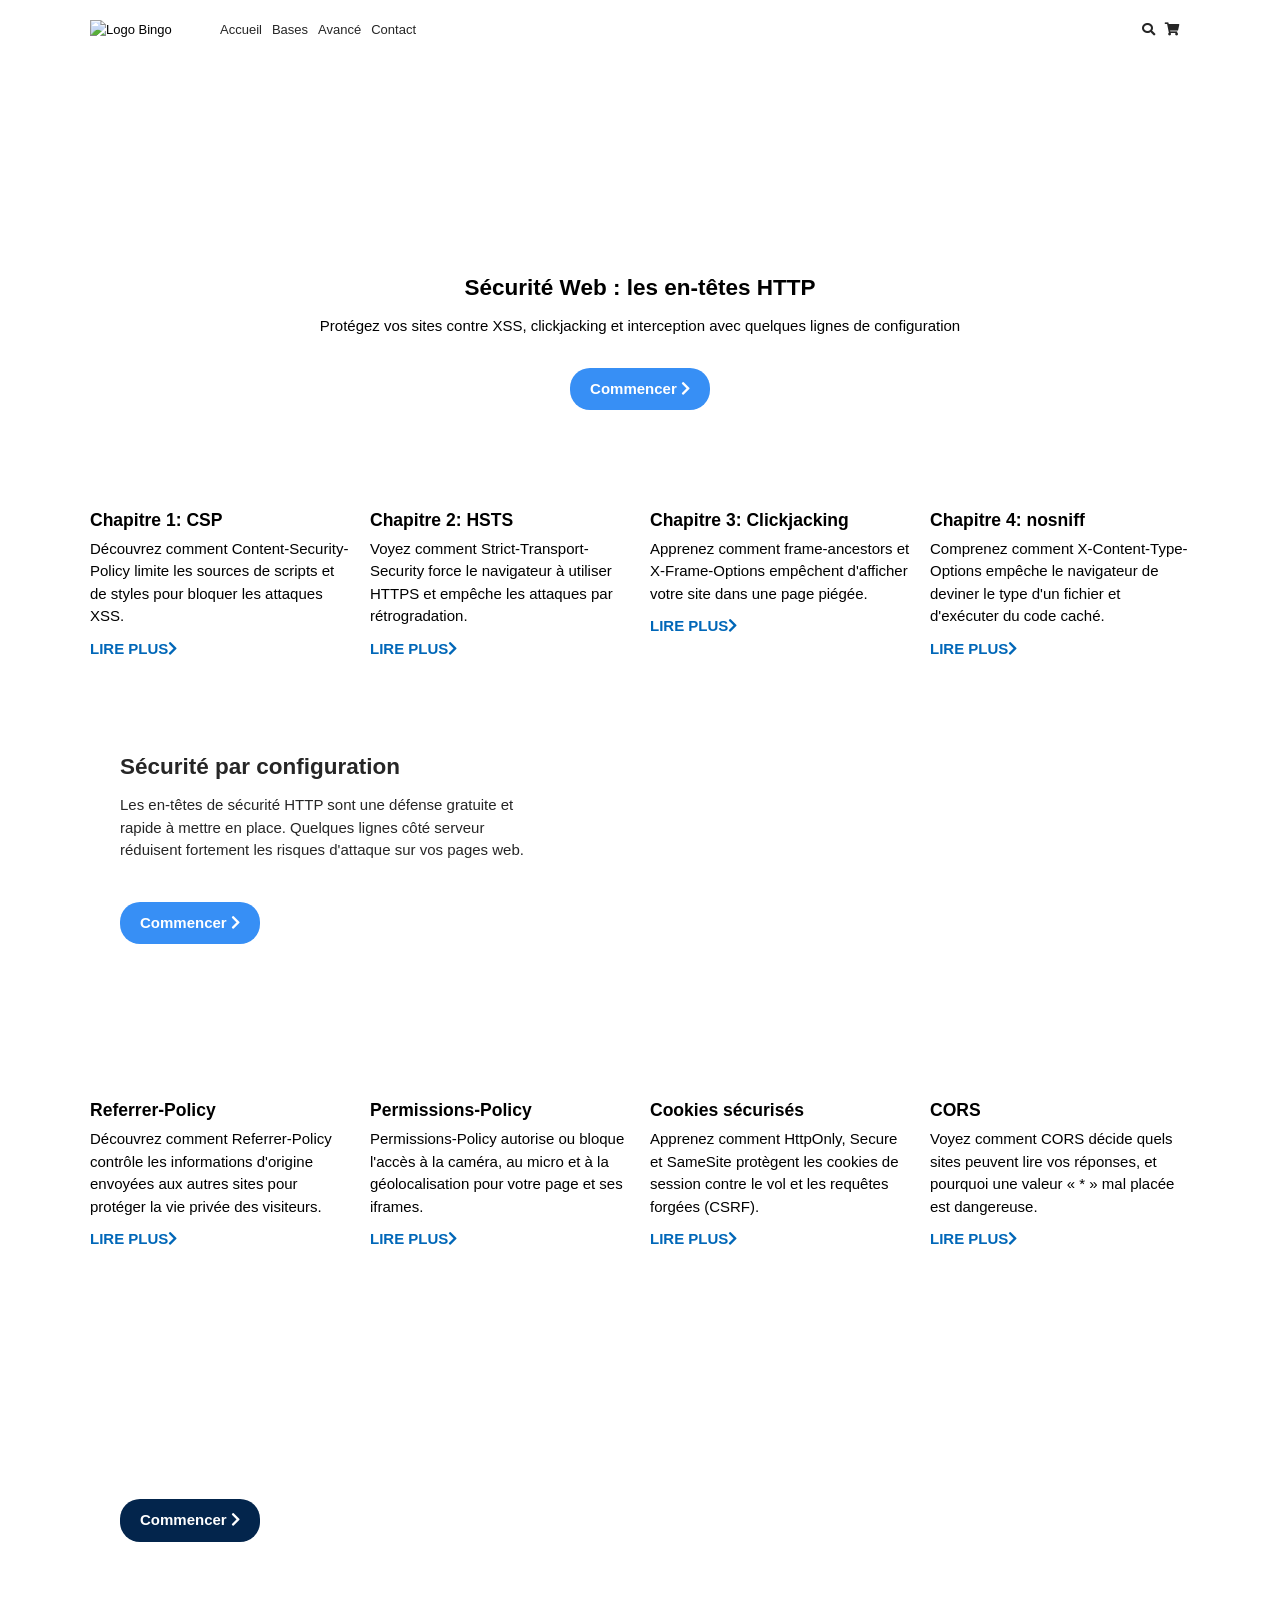
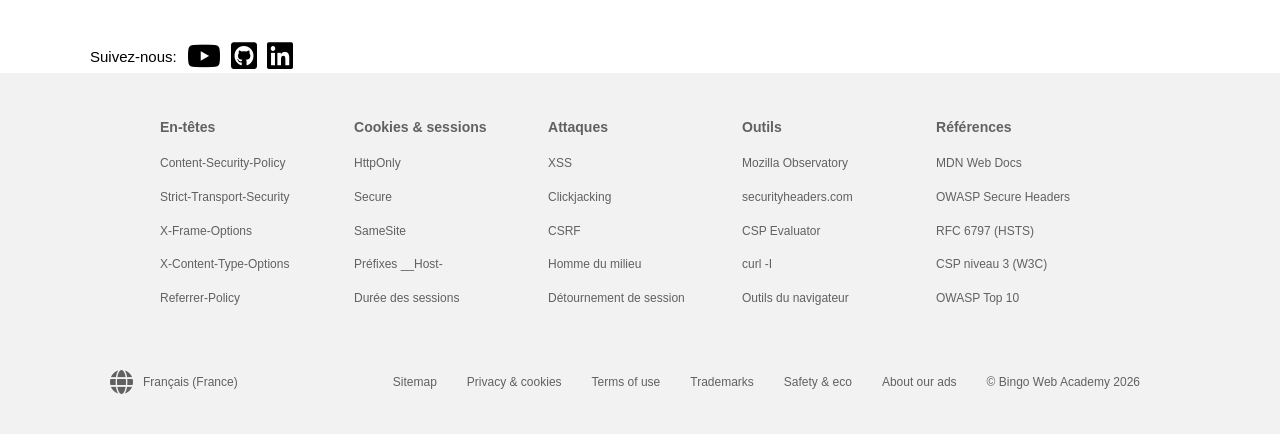
==== Step14_perso/index.html @ dfd57225 "Etape 14 terminee" ====
<!DOCTYPE html>
<html lang="fr">
	<head>
		<meta charset="UTF-8">
		<meta name="viewport" content="width=device-width, initial-scale=1.0">
		<link rel="stylesheet" href="https://cdnjs.cloudflare.com/ajax/libs/font-awesome/5.15.2/css/all.min.css">
		<link rel="stylesheet" href="style.css" />
		<title>Sécurité Web : les en-têtes HTTP</title>
	</head>

	<body>
		<div class="container">
			<nav class="main-nav">
				<img src="../img/Logo.png" alt="Logo Bingo" class="logo">
				<ul class="main-menu">
					<li><a href="#">Accueil</a></li>
					<li><a href="#web">Bases</a></li>
					<li><a href="#bigData">Avancé</a></li>
					<li><a href="#contact">Contact</a></li>
				</ul>
				<ul class="right-menu">
					<li>
						<a href="#">
							 <i class="fas fa-search"></i>
						</a>
					</li>
					<li>
						<a href="#">
							<i class="fas fa-shopping-cart"></i>
						</a>
					</li>
				</ul>
			</nav>
			<header class="showcase">
				<h2>Sécurité Web : les en-têtes HTTP</h2>
				<p>
					Protégez vos sites contre XSS, clickjacking et interception avec quelques lignes de configuration
				</p>
				<a href="#" class="btn">
					Commencer <i class="fas fa-chevron-right"></i>
				</a>
			</header>
			<main>
				<section id="web" class="home-cards">
					<div>
						<img src="../img/card1_html.png" alt="" />
						<h3>Chapitre 1: CSP</h3>
						<p>
							Découvrez comment Content-Security-Policy limite les sources de scripts et de styles pour bloquer les attaques XSS.
						</p>
						<a href="#">Lire plus<i class="fas fa-chevron-right"></i></a>
					</div>
					<div>
						<img src="../img/card2_css.png" alt="" />
						<h3>Chapitre 2: HSTS</h3>
						<p>
							Voyez comment Strict-Transport-Security force le navigateur à utiliser HTTPS et empêche les attaques par rétrogradation.
						</p>
						<a href="#">Lire plus<i class="fas fa-chevron-right"></i></a>
					</div>
					<div>
						<img src="../img/card3_JS.png" alt="" />
						<h3>Chapitre 3: Clickjacking</h3>
						<p>
							Apprenez comment frame-ancestors et X-Frame-Options empêchent d'afficher votre site dans une page piégée.
						</p>
						<a href="#">Lire plus<i class="fas fa-chevron-right"></i></a>
					</div>
					<div>
						<img src="../img/card4_HTTP.png" alt="" />
						<h3>Chapitre 4: nosniff</h3>
						<p>
							Comprenez comment X-Content-Type-Options empêche le navigateur de deviner le type d'un fichier et d'exécuter du code caché.
						</p>
						<a href="#">Lire plus<i class="fas fa-chevron-right"></i></a>
					</div>
				</section>
				<section id="bigData-intro">
					<div class="content">
						<h2>Sécurité par configuration</h2>
						<p>
							Les en-têtes de sécurité HTTP sont une défense gratuite et rapide à mettre en place.
							Quelques lignes côté serveur réduisent fortement les risques d'attaque sur vos pages web.
						</p>
						<a href="#" class="btn">
							Commencer <i class="fas fa-chevron-right"></i>
						</a>
					</div>
				</section>
				<section id="bigData" class="home-cards">
					<div>
						<img src="../img/card5_hdfs.png" alt="" />
						<h3>Referrer-Policy</h3>
						<p>
							Découvrez comment Referrer-Policy contrôle les informations d'origine envoyées aux autres sites
							pour protéger la vie privée des visiteurs.
						</p>
						<a href="#">Lire plus<i class="fas fa-chevron-right"></i></a>
					</div>
					<div>
						<img src="../img/card6_pipelines.png" alt="" />
						<h3>Permissions-Policy</h3>
						<p>
							Permissions-Policy autorise ou bloque l'accès à la caméra, au micro et à la géolocalisation
							pour votre page et ses iframes.
						</p>
						<a href="#">Lire plus<i class="fas fa-chevron-right"></i></a>
					</div>
					<div>
						<img src="../img/card7_spark.png" alt="" />
						<h3>Cookies sécurisés</h3>
						<p>
							Apprenez comment HttpOnly, Secure et SameSite protègent les cookies de session
							contre le vol et les requêtes forgées (CSRF).
						</p>
						<a href="#">Lire plus<i class="fas fa-chevron-right"></i></a>
					</div>
					<div>
						<img src="../img/card8_kafka.png" alt="" />
						<h3>CORS</h3>
						<p>
							Voyez comment CORS décide quels sites peuvent lire vos réponses,
							et pourquoi une valeur « * » mal placée est dangereuse.
						</p>
						<a href="#">Lire plus<i class="fas fa-chevron-right"></i></a>
					</div>
				</section>
				<section id="contact" class="ruban dark">
					<div class="content">
						<h2>Testez votre site</h2>
						<p>Analysez vos en-têtes avec des outils gratuits comme Mozilla Observatory ou
							securityheaders.com, puis corrigez un en-tête à la fois et mesurez votre progression.</p>
						<a href="#" class="btn">
							Commencer <i class="fas fa-chevron-right"></i>
						</a>
					</div>
				</section>
				<section class="follow">
					<p>Suivez-nous:</p>
					<a href="https://www.youtube.com/channel/UCO2rHSchURnEcVSnSd_ucbg">
						<span class="fab fa-youtube"></span>
					</a>
					<a href="https://github.com">
						<span class="fab fa-github-square"></span>
					</a>
					<a href="https://linkedin.com">
						<span class="fab fa-linkedin"></span>
					</a>
				</section>
			</main>
		</div>
		<footer>
			<section class="links">
				<div class="links-inner">
					<ul>
						<li>
							<h3>En-têtes</h3>
						</li>
						<li><a href="#">Content-Security-Policy</a></li>
						<li><a href="#">Strict-Transport-Security</a></li>
						<li><a href="#">X-Frame-Options</a></li>
						<li><a href="#">X-Content-Type-Options</a></li>
						<li><a href="#">Referrer-Policy</a></li>
					</ul>
					<ul>
						<li>
							<h3>Cookies & sessions</h3>
						</li>
						<li><a href="#">HttpOnly</a></li>
						<li><a href="#">Secure</a></li>
						<li><a href="#">SameSite</a></li>
						<li><a href="#">Préfixes __Host-</a></li>
						<li><a href="#">Durée des sessions</a></li>
					</ul>
					<ul>
						<li>
							<h3>Attaques</h3>
						</li>
						<li><a href="#">XSS</a></li>
						<li><a href="#">Clickjacking</a></li>
						<li><a href="#">CSRF</a></li>
						<li><a href="#">Homme du milieu</a></li>
						<li><a href="#">Détournement de session</a></li>
					</ul>
					<ul>
						<li>
							<h3>Outils</h3>
						</li>
						<li><a href="#">Mozilla Observatory</a></li>
						<li><a href="#">securityheaders.com</a></li>
						<li><a href="#">CSP Evaluator</a></li>
						<li><a href="#">curl -I</a></li>
						<li><a href="#">Outils du navigateur</a></li>
					</ul>
					<ul>
						<li>
							<h3>Références</h3>
						</li>
						<li><a href="#">MDN Web Docs</a></li>
						<li><a href="#">OWASP Secure Headers</a></li>
						<li><a href="#">RFC 6797 (HSTS)</a></li>
						<li><a href="#">CSP niveau 3 (W3C)</a></li>
						<li><a href="#">OWASP Top 10</a></li>
					</ul>
				</div>
			</section>
			<section class="sub-footer">
				<div class="footer-inner">
					<div><i class="fas fa-globe fa-2x"></i> Français (France)</div>
					<ul>
						<li><a href="#">Sitemap</a></li>
						<li><a href="#">Privacy & cookies</a></li>
						<li><a href="#">Terms of use</a></li>
						<li><a href="#">Trademarks</a></li>
						<li><a href="#">Safety & eco</a></li>
						<li><a href="#">About our ads</a></li>
						<li><a href="#">&copy; Bingo Web Academy 2026</a></li>
					</ul>
				</div>
			</section>
		</footer>
	</body>
</html>
---- Step14_perso/style.css ----
* /* all elements de la page */ {
  margin: 0;
padding: 0;
 box-sizing: border-box;
}
 




.showcase {
    background-color: #fff;
    background-image: url('../img/slide1.png');
    background-repeat: no-repeat;
    background-position: center top ;
    background-size: 30%;
    background-origin: content-box;
    width: 100%;
    height: 400px;
    border: none;
    display: flex;
    flex-direction: column;
    align-items: center;
    justify-content: flex-end;
    padding: 50px 0;
    margin-bottom: 20px;
}

.showcase h2,
.showcase p {
    margin-bottom: 10px;
}

.btn {
    display: inline-block;
    margin-top: 20px;
    padding: 10px 20px;
    border-radius: 20px;
    background-color: #378ff5;
    color: #fff;
    font-weight: bold;
    text-decoration: none;
}

.btn:hover {
    opacity: 0.8;
}

.dark {
    color: #fff;
}

.dark .btn {
    background-color: #03254c;
    color: #fff;
}
.main-nav {
    background-color: #CCCCCC;
    width: 100%;
    height: 60px;
  
}

.container {
    background-color: red;
    width: 90%;
    max-width: 1100px;
    height: auto;
    margin: 0 auto;
    border: 1px solid black;
}
footer {
    background-color: #CCCCCC;
    width: 100%;
    height: 100px;
    border: 1px solid black;
}
.home-cards {
    display: grid;
    grid-template-columns: repeat(4, 1fr);
    gap: 20px;
    margin-bottom: 40px;
    background-color: #fff;
    width: auto;
    height: auto;
    border: none;
}

.home-cards img {
    width: 100%;
    margin-bottom: 20px;
}

.home-cards h3 {
    margin-bottom: 5px;
}

.home-cards a {
    display: inline-block;
    margin-top: 10px;
    color: #0067b8;
    text-transform: uppercase;
    font-weight: bold;
    text-decoration: none;
}
#bigData-intro {
    background-image: url('../img/bigData.png');
    background-repeat: no-repeat;
    background-position: center;
    background-size: cover;
    height: 350px;
    margin-bottom: 20px;
    padding-bottom: 100px;
    border: none;
}

#bigData-intro .content {
    width: 40%;
    color: #262626;
    padding: 50px 0 0 30px;
}

#bigData-intro .content p {
    margin: 10px 0 20px;
}
.home-cards a:hover i {
    margin-left: 10px;
}
.ruban {
    background-image: url('../img/carbon2.jpg');
    background-repeat: no-repeat;
    background-position: center 80% ;
    background-size: cover;
    width: 100%;
    height: 350px;
    border: none;
}

.ruban .content {
    width: 55%;
    color: #fff;
    padding: 80px 0 0 30px;
}

.ruban .content p {
    margin: 10px 0 20px;
}




.follow {
    background-color: #fff;
    display: flex;
    align-items: center;
    justify-content: flex-start;
    height: auto;
    border: none;
}

.follow > * {
    margin-right: 10px;
}

.follow a {
    color: #000;
    text-decoration: none;
}

.follow span {
    color: #000;
    font-size: 30px;
}

.links {
    background-color: #f2f2f2;
    color: #616161;
    padding: 35px 0;
    height: auto;
    font-size: 12px;
    border: none;
}

.links-inner {
    display: grid;
    grid-template-columns: repeat(5, 1fr);
    gap: 10px;
    max-width: 1000px;
    margin: 0 auto;
    padding: 0 20px;
}

.links-inner li {
    line-height: 2.8;
    list-style: none;
}

.links a {
    color: inherit;
    text-decoration: none;
}
.sub-footer {
    background-color: #f2f2f2;
    color: #616161;
    font-size: 12px;
    padding: 20px 0;
    height: auto;
    border: none;
}

.footer-inner {
    display: flex;
    justify-content: space-between;
    align-items: center;
    max-width: 1100px;
    margin: 0 auto;
    padding: 0 20px;
}

.footer-inner div {
    display: flex;
    align-items: center;
    margin-bottom: 20px;
}

.footer-inner div i {
    margin-right: 10px;
}

.sub-footer ul {
    display: flex;
    list-style: none;
}

.sub-footer li {
    margin-right: 30px;
    margin-bottom: 20px;
}

.sub-footer a {
    color: inherit;
    text-decoration: none;
}

.container {
    background-color: #fff;
    border: none;
}

footer {
    height: auto;
    border: none;
}

body {
    font-family: 'Segoe UI', Tahoma, Geneva, Verdana, sans-serif;
    background: #fff;
    color: #000;
    font-size: 15px;
    line-height: 1.5;
}

.main-nav {
    display: flex; /* to put the elements in one line */
    align-items: center; 
    justify-content: space-between;
    padding: 20px 0;
    font-size: 13px;
    background: #fff;
}

.main-nav ul {
    display: flex;
    list-style: none;
}


.main-nav li {
    margin-right: 10px;
}
.main-nav .logo {
    width: 110px;
}
.main-nav .main-menu {
    flex: 1;
    margin-left: 20px;
}
.main-nav a {
    color: #262626;
    text-decoration: none; /* sans soulignement */
    padding-bottom: 2px;
}
.main-nav a:hover {
    border-bottom: 2px solid black;
}@media (max-width: 700px) {
    .main-nav .main-menu {
        flex-direction: column;
    }

    .home-cards {
        grid-template-columns: repeat(2, 1fr);
    }

    .showcase {
        background-size: 60%;
    }

    #bigData-intro .content p {
        display: none;
    }

    #bigData-intro .content h2 {
        margin-bottom: 20px;
    }

    #bigData-intro .content,
    .ruban .content {
        width: 85%;
    }

    .ruban {
        height: 500px;
        background-position: 75% center;
    }

    .links-inner {
        grid-template-columns: repeat(2, 1fr);
    }
}

@media (max-width: 500px) {
    .home-cards,
    .links-inner {
        grid-template-columns: 1fr;
    }

    .links-inner li,
    .sub-footer li {
        font-size: 25px;
        margin-bottom: 10px;
    }

    .footer-inner {
        flex-direction: column;
        align-items: flex-start;
    }

    .sub-footer ul {
        flex-direction: column;
        align-items: flex-start;
    }
}
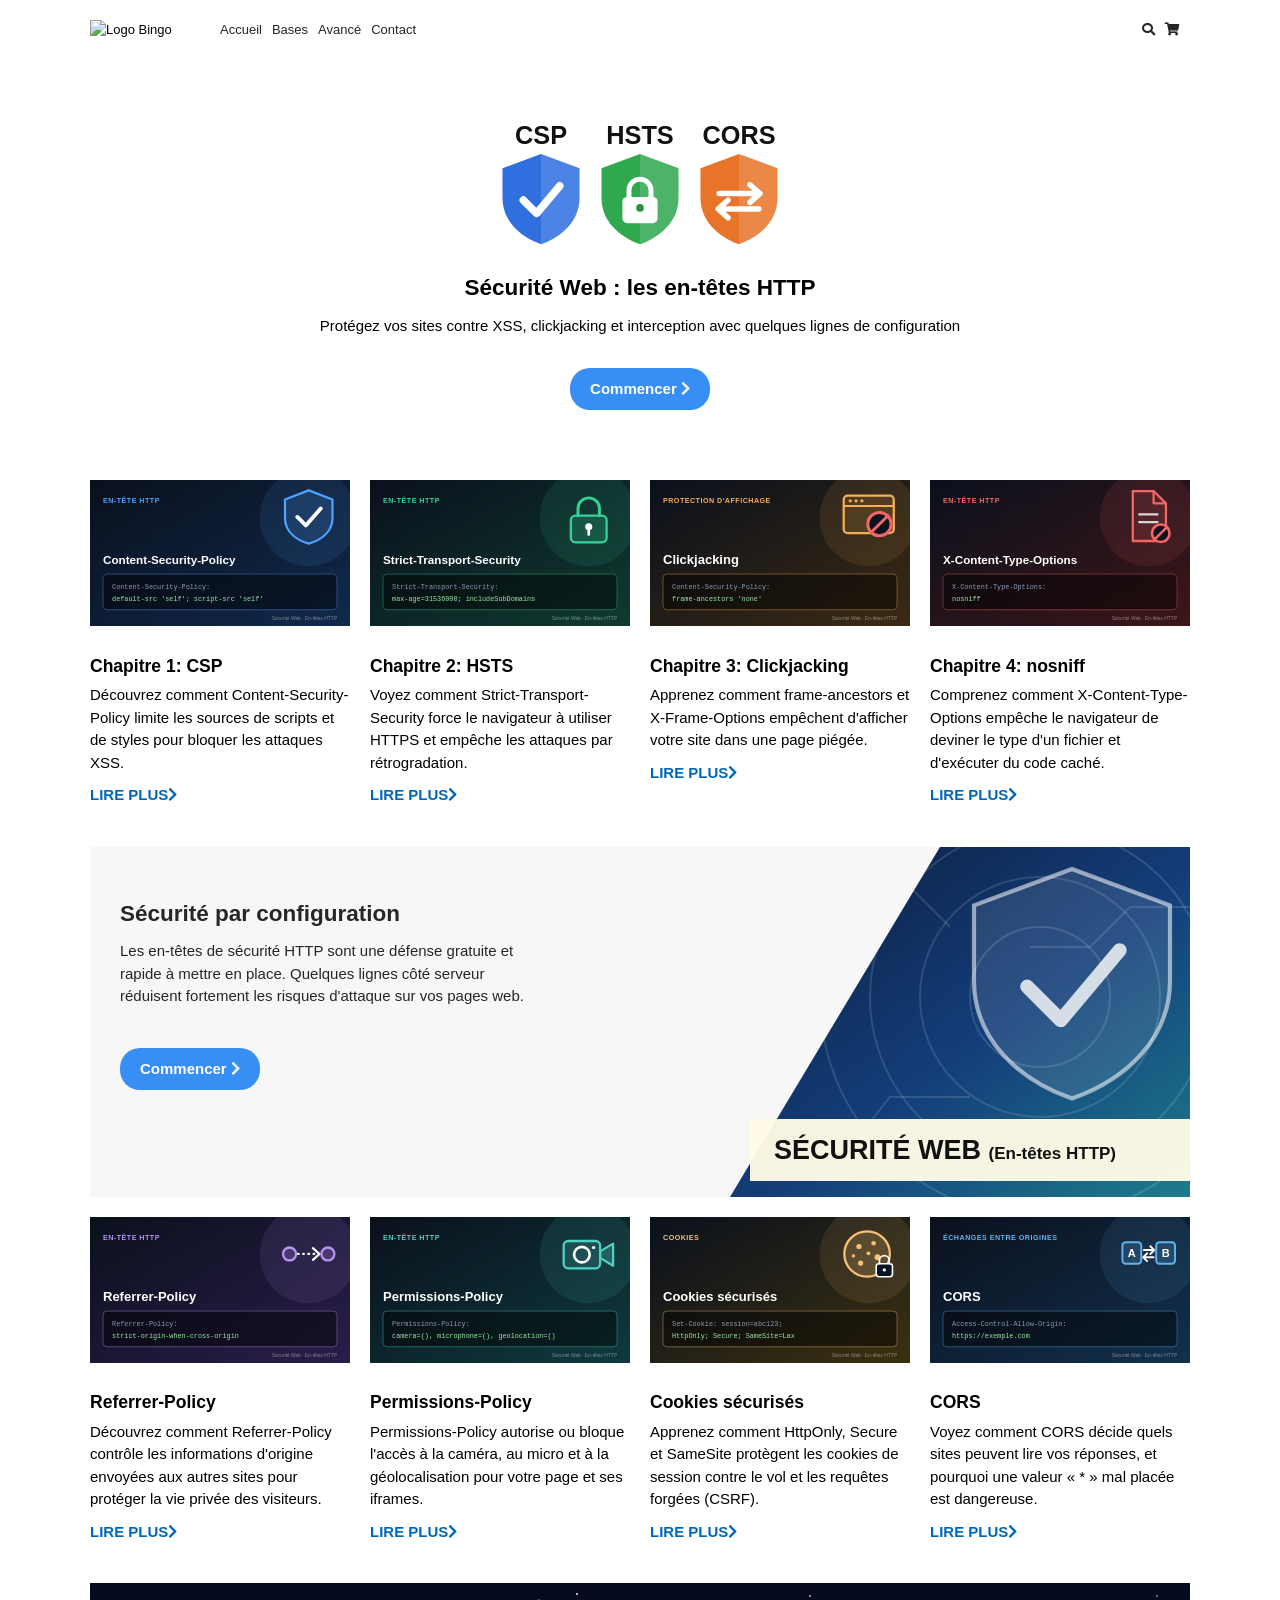
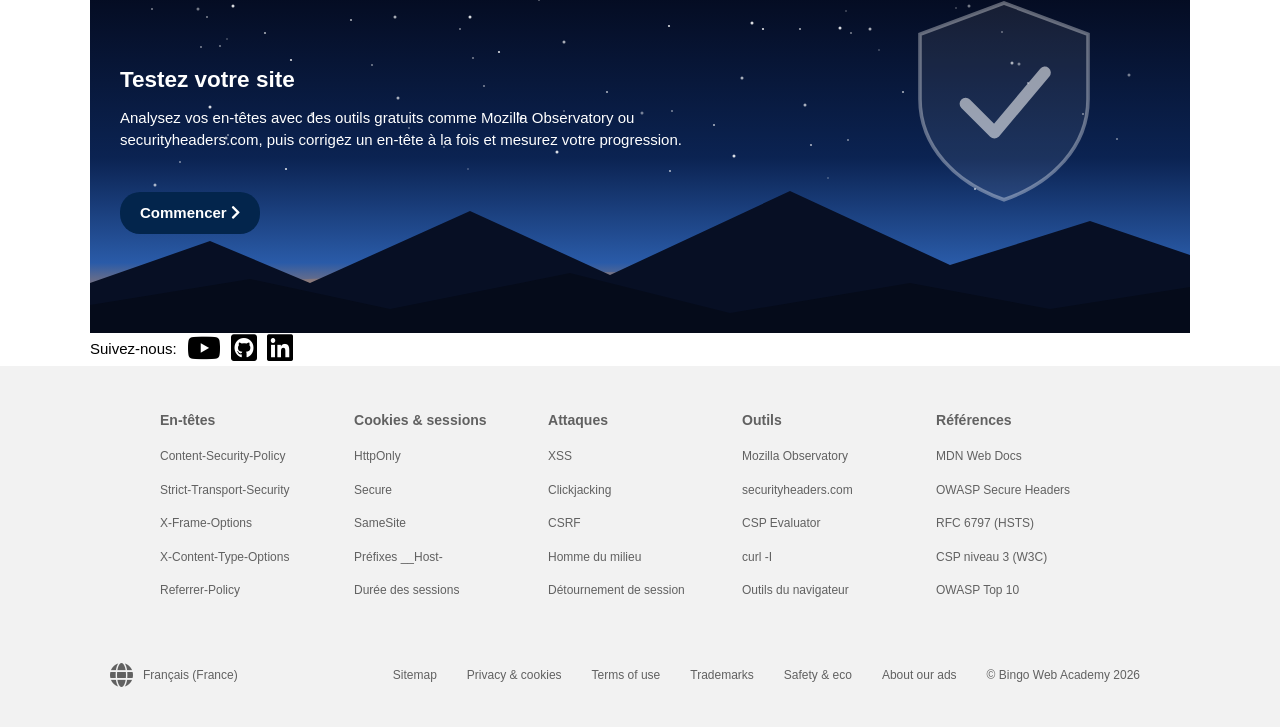
==== commit 33ff0f66: "Etape 14: images perso" ====
--- a/Step14_perso/index.html
+++ b/Step14_perso/index.html
@@ -43,7 +43,7 @@
 			<main>
 				<section id="web" class="home-cards">
 					<div>
-						<img src="../img/card1_html.png" alt="" />
+						<img src="img/card1_csp.svg" alt="Bouclier de sécurité : Content-Security-Policy" />
 						<h3>Chapitre 1: CSP</h3>
 						<p>
 							Découvrez comment Content-Security-Policy limite les sources de scripts et de styles pour bloquer les attaques XSS.
@@ -51,7 +51,7 @@
 						<a href="#">Lire plus<i class="fas fa-chevron-right"></i></a>
 					</div>
 					<div>
-						<img src="../img/card2_css.png" alt="" />
+						<img src="img/card2_hsts.svg" alt="Cadenas : Strict-Transport-Security" />
 						<h3>Chapitre 2: HSTS</h3>
 						<p>
 							Voyez comment Strict-Transport-Security force le navigateur à utiliser HTTPS et empêche les attaques par rétrogradation.
@@ -59,7 +59,7 @@
 						<a href="#">Lire plus<i class="fas fa-chevron-right"></i></a>
 					</div>
 					<div>
-						<img src="../img/card3_JS.png" alt="" />
+						<img src="img/card3_clickjacking.svg" alt="Fenêtre de navigateur barrée : protection contre le clickjacking" />
 						<h3>Chapitre 3: Clickjacking</h3>
 						<p>
 							Apprenez comment frame-ancestors et X-Frame-Options empêchent d'afficher votre site dans une page piégée.
@@ -67,7 +67,7 @@
 						<a href="#">Lire plus<i class="fas fa-chevron-right"></i></a>
 					</div>
 					<div>
-						<img src="../img/card4_HTTP.png" alt="" />
+						<img src="img/card4_nosniff.svg" alt="Fichier barré : X-Content-Type-Options nosniff" />
 						<h3>Chapitre 4: nosniff</h3>
 						<p>
 							Comprenez comment X-Content-Type-Options empêche le navigateur de deviner le type d'un fichier et d'exécuter du code caché.
@@ -89,7 +89,7 @@
 				</section>
 				<section id="bigData" class="home-cards">
 					<div>
-						<img src="../img/card5_hdfs.png" alt="" />
+						<img src="img/card5_referrer.svg" alt="Flèche entre deux sites : Referrer-Policy" />
 						<h3>Referrer-Policy</h3>
 						<p>
 							Découvrez comment Referrer-Policy contrôle les informations d'origine envoyées aux autres sites
@@ -98,7 +98,7 @@
 						<a href="#">Lire plus<i class="fas fa-chevron-right"></i></a>
 					</div>
 					<div>
-						<img src="../img/card6_pipelines.png" alt="" />
+						<img src="img/card6_permissions.svg" alt="Caméra : Permissions-Policy" />
 						<h3>Permissions-Policy</h3>
 						<p>
 							Permissions-Policy autorise ou bloque l'accès à la caméra, au micro et à la géolocalisation
@@ -107,7 +107,7 @@
 						<a href="#">Lire plus<i class="fas fa-chevron-right"></i></a>
 					</div>
 					<div>
-						<img src="../img/card7_spark.png" alt="" />
+						<img src="img/card7_cookies.svg" alt="Cookie verrouillé : cookies sécurisés" />
 						<h3>Cookies sécurisés</h3>
 						<p>
 							Apprenez comment HttpOnly, Secure et SameSite protègent les cookies de session
@@ -116,7 +116,7 @@
 						<a href="#">Lire plus<i class="fas fa-chevron-right"></i></a>
 					</div>
 					<div>
-						<img src="../img/card8_kafka.png" alt="" />
+						<img src="img/card8_cors.svg" alt="Échange entre deux origines A et B : CORS" />
 						<h3>CORS</h3>
 						<p>
 							Voyez comment CORS décide quels sites peuvent lire vos réponses,
--- a/Step14_perso/style.css
+++ b/Step14_perso/style.css
@@ -11,7 +11,7 @@
 
 .showcase {
     background-color: #fff;
-    background-image: url('../img/slide1.png');
+    background-image: url('img/showcase.svg');
     background-repeat: no-repeat;
     background-position: center top ;
     background-size: 30%;
@@ -105,7 +105,7 @@
     text-decoration: none;
 }
 #bigData-intro {
-    background-image: url('../img/bigData.png');
+    background-image: url('img/intro.svg');
     background-repeat: no-repeat;
     background-position: center;
     background-size: cover;
@@ -128,9 +128,9 @@
     margin-left: 10px;
 }
 .ruban {
-    background-image: url('../img/carbon2.jpg');
+    background-image: url('img/ruban.svg');
     background-repeat: no-repeat;
-    background-position: center 80% ;
+    background-position: center;
     background-size: cover;
     width: 100%;
     height: 350px;
